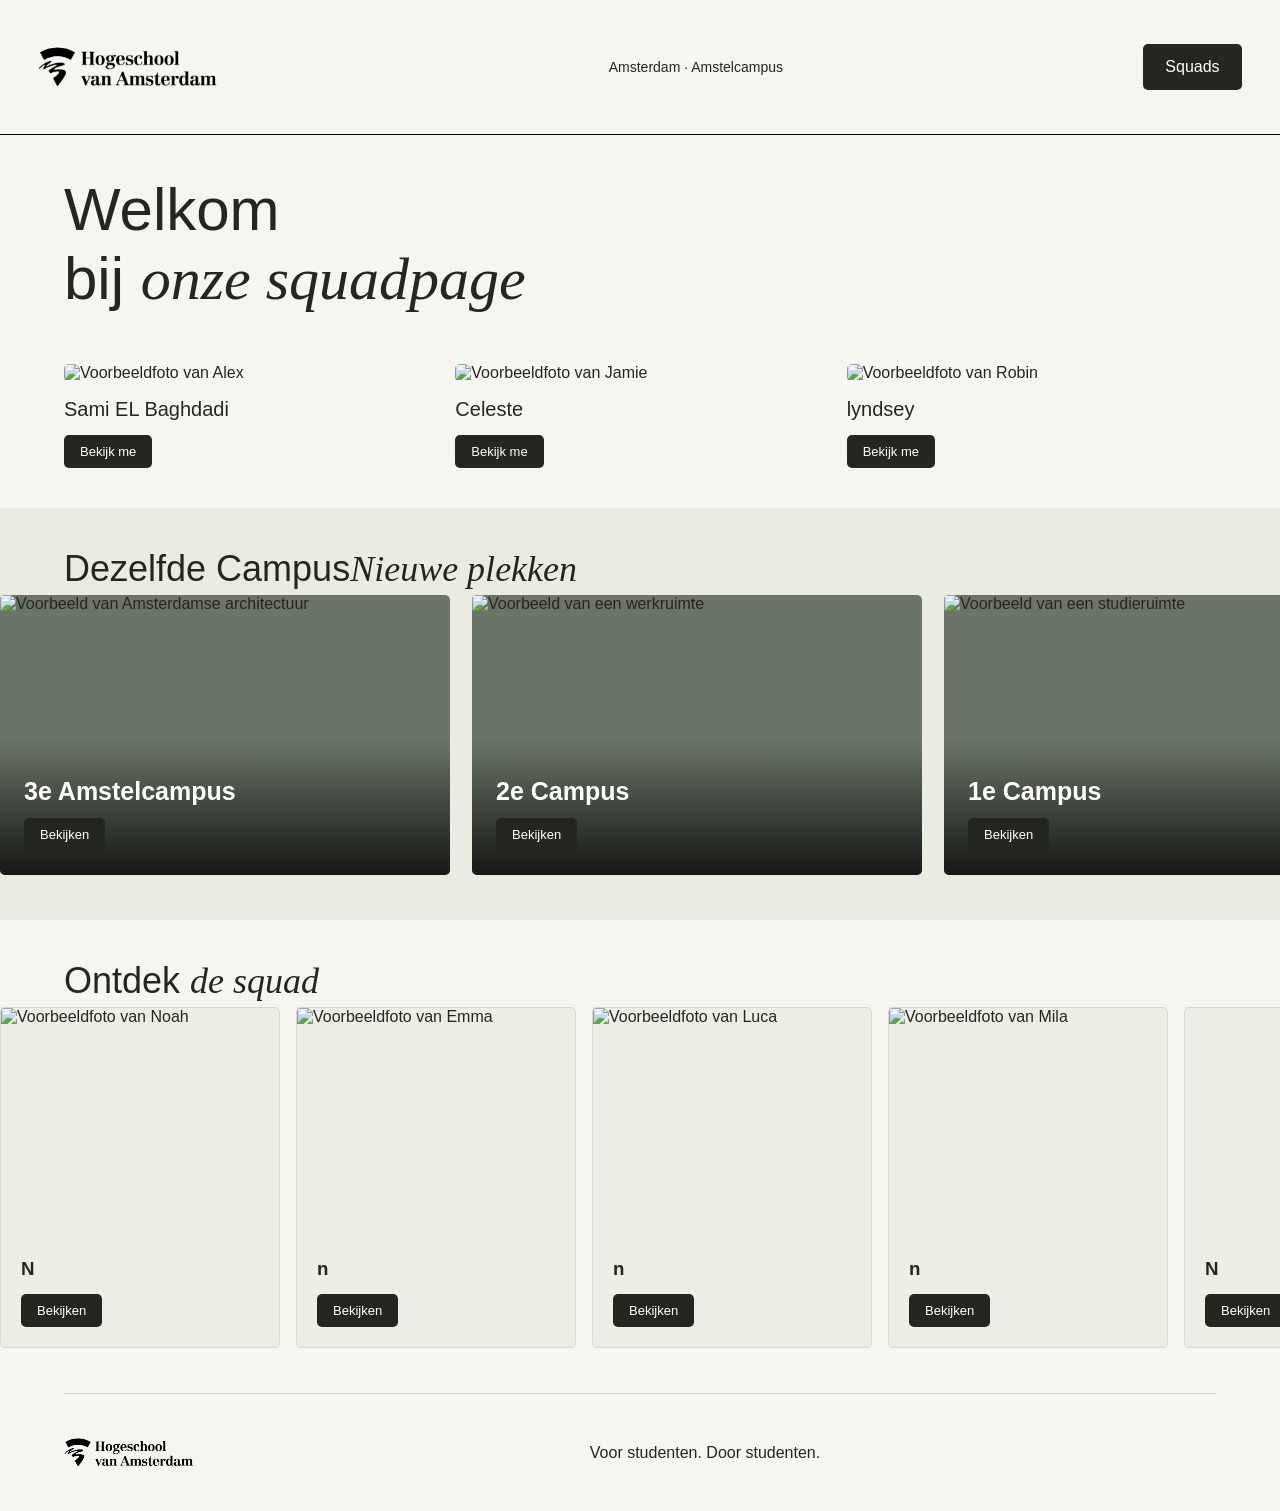
==== Squadpage van Sami/index.html @ 31eaec9c "foto vervangen" ====
﻿<!DOCTYPE html>
<html lang="nl">
<head>
  <meta charset="UTF-8">
  <meta name="viewport" content="width=device-width, initial-scale=1.0">
  <title>Squads</title>
  <link rel="stylesheet" href="styles.css">
</head>
<body>
  <header>
    <nav class="navigatie">
      <a class="logo" href="index.html"><img src="logo/hva-logo.png" alt="Hogeschool van Amsterdam"></a>
      <a href=""></a>
      <a class="locatie" href="#campussen">Amsterdam · Amstelcampus</a>
      <a class="knop" href="#studenten">Squads</a>
    </nav>
  </header>

  <main>
    <!-- Oprichters -->
    <section class="oprichters inhoud">
      <h1 id="titel">Welkom<br>bij <em>onze squadpage</em></h1>
      <div class="oprichters-raster">
        <article class="oprichter">
          <img src="https://plus.unsplash.com/premium_photo-1666695512225-9b6e7e7dfcad?q=80&w=928&auto=format&fit=crop&ixlib=rb-4.1.0&ixid=M3wxMjA3fDB8MHxwaG90by1wYWdlfHx8fGVufDB8fHx8fA%3D%3D" alt="Voorbeeldfoto van Alex">
          <h2>Sami EL Baghdadi</h2>
          <a class="bekijk-knop" href="#">Bekijk me</a> <!-- Vervang # door je eigen link. -->
        </article>
        <article class="oprichter">
          <img src="https://plus.unsplash.com/premium_photo-1736713047468-d5a41cfe2116?q=80&w=1160&auto=format&fit=crop&ixlib=rb-4.1.0&ixid=M3wxMjA3fDB8MHxwaG90by1wYWdlfHx8fGVufDB8fHx8fA%3D%3D" alt="Voorbeeldfoto van Jamie">
          <h2>Celeste</h2>
          <a class="bekijk-knop" href="#">Bekijk me</a> <!-- Vervang # door je eigen link. -->
        </article>
        <article class="oprichter">
          <img src="https://images.unsplash.com/photo-1515536765-9b2a70c4b333?q=80&w=872&auto=format&fit=crop&ixlib=rb-4.1.0&ixid=M3wxMjA3fDB8MHxwaG90by1wYWdlfHx8fGVufDB8fHx8fA%3D%3D" alt="Voorbeeldfoto van Robin">
          <h2>lyndsey</h2>
          <a class="bekijk-knop" href="#">Bekijk me</a> <!-- Vervang # door je eigen link. -->
        </article>
      </div>
    </section>

    <!-- De campussen schuiven door en komen rechts weer terug. -->
    <section class="campussen" id="campussen">
      <h2 class="inhoud" id="campus-titel">Dezelfde Campus<em>Nieuwe plekken</em></h2>
      <div class="schuifvenster">
        <div class="schuifrij">
        <article class="campus-kaart">
          <img loading="lazy" src="https://images.unsplash.com/photo-1558618666-fcd25c85cd64?w=1000&amp;auto=format&amp;fit=crop&amp;q=80" alt="Voorbeeld van Amsterdamse architectuur">
          <div class="campus-tekst">
            <span></span>
            <h3>3e Amstelcampus </h3>
            <a class="bekijk-knop" href="#">Bekijken</a> <!-- Vervang # door de link naar de pagina. -->
          </div>
        </article>
        <article class="campus-kaart">
          <img loading="lazy" src="https://images.unsplash.com/photo-1497366754035-f200968a6e72?w=1000&amp;auto=format&amp;fit=crop&amp;q=80" alt="Voorbeeld van een werkruimte">
          <div class="campus-tekst">
            <span></span>
            <h3>2e Campus </h3>
            <a class="bekijk-knop" href="#">Bekijken</a> <!-- Vervang # door de link naar de pagina. -->
          </div>
        </article>
        <article class="campus-kaart">
          <img loading="lazy" src="https://images.unsplash.com/photo-1497366811353-6870744d04b2?w=1000&amp;auto=format&amp;fit=crop&amp;q=80" alt="Voorbeeld van een studieruimte">
          <div class="campus-tekst">
            <span></span>
            <h3>1e Campus </h3>
            <a class="bekijk-knop" href="#">Bekijken</a> <!-- Vervang # door de link naar de pagina. -->
          </div>
        </article>
        </div>
      </div>
    </section>

    <section class="studenten" id="studenten">
      <h2 class="inhoud" id="studenten-titel">Ontdek <em>de squad</em></h2>
      <div class="schuifvenster" tabindex="0">
        <div class="schuifrij">
        <article class="student-kaart">
          <img loading="lazy" src="https://images.unsplash.com/photo-1506794778202-cad84cf45f1d?w=500&amp;auto=format&amp;fit=crop&amp;q=80" alt="Voorbeeldfoto van Noah">
          <div>
            <h3>N</h3>
            <a class="bekijk-knop" href="#">Bekijken</a> <!-- Vervang # door de link naar de pagina. -->
          </div>
        </article>
        <article class="student-kaart">
          <img loading="lazy" src="https://images.unsplash.com/photo-1544005313-94ddf0286df2?w=500&amp;auto=format&amp;fit=crop&amp;q=80" alt="Voorbeeldfoto van Emma">
          <div>
            <h3>n</h3>
            <a class="bekijk-knop" href="#">Bekijken</a> <!-- Vervang # door de link naar de pagina. -->
          </div>
        </article>
        <article class="student-kaart">
          <img loading="lazy" src="https://images.unsplash.com/photo-1506794778202-cad84cf45f1d?w=500&amp;auto=format&amp;fit=crop&amp;q=80" alt="Voorbeeldfoto van Luca">
          <div>
            <h3>n</h3>
            <a class="bekijk-knop" href="#">Bekijken</a> <!-- Vervang # door de link naar de pagina. -->
          </div>
        </article>
        <article class="student-kaart">
          <img loading="lazy" src="https://images.unsplash.com/photo-1524504388940-b1c1722653e1?w=500&amp;auto=format&amp;fit=crop&amp;q=80" alt="Voorbeeldfoto van Mila">
          <div>
            <h3>n</h3>
            <a class="bekijk-knop" href="#">Bekijken</a> <!-- Vervang # door de link naar de pagina. -->
          </div>
        </article>
        </div>
      </div>
    </section>
  </main>

  <footer class="inhoud">
    <img src="logo/hva-logo.png" alt="">
    <p>Voor studenten. Door studenten.</p>
  </footer>
  <script src="slider.js"></script>
</body>
</html>
---- Squadpage van Sami/styles.css ----
﻿/* Basis */
* { box-sizing: border-box;  }
body {
  margin: 0; 
  background: #f7f5ef; 
  color: #242720; 
  font-family: Arial, sans-serif; 
}
a { color: inherit;  text-decoration: none;  }
a:hover { text-decoration: underline;  }
a:focus-visible, .schuifvenster:focus-visible { outline: 3px solid #8657cd;  outline-offset: 4px;  }
h1, h2, h3, p { margin-top: 0;  }
h1 { font-size: 60px;  font-weight: 500;  }
h2 { font-size: 36px;  font-weight: 500;  }
em { font-family: Georgia, serif;  }
.inhoud { width: 90%;  max-width: 1280px;  margin: 0 auto;  }

/* Grid zet logo, Home, locatie en Squads in vier kolommen. */
header { border-bottom: 1.5px solid #000000;  }
.navigatie {
  display: grid; grid-template-columns: auto auto 1fr auto; 
  align-items: center; 
  gap: 30px; 
  width: 94%; 
  margin: auto; 
  padding: 22px 0; 
}
.logo img { display: block;  width: 180px;  height: auto;  }
.locatie { justify-self: center; font-size: 14px; }
.knop {
  background: #242720; 
  color: white; 
  padding: 14px 22px; 
  border-radius: 5px; 
}

/* Drie gelijke kolommen, op mobiel een kolom. */
.oprichters { padding: 40px 0;  }
.oprichters-raster { display: grid;  grid-template-columns: 1fr 1fr 1fr;  gap: 22px;  }
/* Elke oprichter heeft een eigen kolom. */
.oprichter:nth-child(1) { grid-column-start: 1; grid-column-end: 2; grid-row-start: 1; }
.oprichter:nth-child(2) { grid-column-start: 2; grid-column-end: 3; grid-row-start: 1; }
.oprichter:nth-child(3) { grid-column-start: 3; grid-column-end: 4; grid-row-start: 1; }
.oprichter img {
  width: 100%; 
  height: 320px; 
  object-fit: cover; 
  border-radius: 5px; 
}
.oprichter h2 { font-size: 20px;  margin: 16px 0 14px;  }

/* Sliders */
.campussen, .studenten { padding: 40px 0;  }
.campussen { background: #eaece2;  }
.schuifvenster { overflow-x: auto;  padding: 5px 0;  }
.schuifrij { display: flex;  gap: 22px;  width: max-content;  }
.schuifrij article { flex-shrink: 0;  overflow: hidden;  border-radius: 5px;  }

.campus-kaart {
  position: relative; 
  width: 450px; 
  height: 280px; 
  background: #6b7567; 
}
.campus-kaart img { width: 100%;  height: 100%;  object-fit: cover;  }
.campus-tekst {
  position: absolute; 
  bottom: 0; 
  left: 0; 
  right: 0; 
  padding: 30px 24px 24px; 
  background: linear-gradient(transparent, rgba(0, 0, 0, 0.8)); 
  color: white; 
}
.campus-tekst span { font-size: 11px;  }
.campus-tekst h3 { font-size: 25px;  margin: 8px 0 0;  }
.studenten .schuifrij { gap: 16px;  }

/* slider.js berekent hoe ver en hoe snel de kaarten schuiven. */
.schuifrij.doorlopend { animation: doorlopen var(--duur) linear infinite;  }

@keyframes doorlopen {
  to { transform: translateX(var(--afstand));  }
}
.student-kaart { width: 280px;  background: #eeeee6;  border: 1px solid #d9d9cf;  }
.student-kaart img {
  display: block; 
  width: 100%; 
  height: 230px; 
  object-fit: cover; 
}
.student-kaart > div { padding: 20px;  }
.student-kaart h3 { margin-bottom: 14px;  }
/* Bekijk-knoppen */
.bekijk-knop {
  display: inline-block; 
  text-decoration: none; 
  padding: 9px 16px; 
  border: 0; 
  border-radius: 5px; 
  background: #242720; 
  color: white; 
  font: inherit; 
  font-size: 13px; 
  cursor: pointer; 
}
.bekijk-knop:hover { background: #44483c;  }
.bekijk-knop:focus-visible { outline: 3px solid #8657cd;  outline-offset: 4px;  }
footer img { width: 130px; height: auto; display: block; }
/* Drie kolommen: logo, tekst en de link naar boven. */
footer {
  display: grid;
  grid-template-columns: auto 1fr auto;
  align-items: center;
  gap: 20px;
  padding: 26px 0;
  border-top: 1px solid #d9d9cf;
}
footer p { margin: 0; text-align: center; }

/* Start en end zijn de rasterlijnen waartussen een onderdeel staat. */
.navigatie > a { grid-row-start: 1; }
.navigatie .logo { grid-column-start: 1; grid-column-end: 2; }
.navigatie > a:nth-child(2) { grid-column-start: 2; grid-column-end: 3; }
.navigatie .locatie { grid-column-start: 3; grid-column-end: 4; }
.navigatie .knop { grid-column-start: 4; grid-column-end: 5; }

footer > img { grid-column-start: 1; grid-column-end: 2; grid-row-start: 1; }
footer > p { grid-column-start: 2; grid-column-end: 3; grid-row-start: 1; }
footer > a { grid-column-start: 3; grid-column-end: 4; grid-row-start: 1; }
/* Aanpassingen voor kleine schermen */
@media (max-width: 600px) {
  .logo img { width: 130px;  }
  h1 { font-size: 36px;  }
  h2 { font-size: 26px;  }
  .navigatie { grid-template-columns: auto 1fr auto; gap: 20px; }
  .navigatie .locatie { grid-column-start: 1; grid-column-end: 4; grid-row-start: 2; text-align: center; }
  .navigatie .knop { grid-column-start: 3; grid-column-end: 4; justify-self: end; }
  .oprichters-raster { grid-template-columns: 1fr; }
  .oprichter:nth-child(1) { grid-column-start: 1; grid-column-end: 2; grid-row-start: 1; }
  .oprichter:nth-child(2) { grid-column-start: 1; grid-column-end: 2; grid-row-start: 2; }
  .oprichter:nth-child(3) { grid-column-start: 1; grid-column-end: 2; grid-row-start: 3; }
  .oprichter img { height: 350px;  }
  .campus-kaart { width: 280px;  height: 250px;  }
  .student-kaart { width: 240px;  }
  footer { grid-template-columns: 1fr; justify-items: center; }
  footer > img { grid-column-start: 1; grid-column-end: 2; grid-row-start: 1; }
  footer > p { grid-column-start: 1; grid-column-end: 2; grid-row-start: 2; }
  footer > a { grid-column-start: 1; grid-column-end: 2; grid-row-start: 3; }
}

/* Geen animatie als de bezoeker minder beweging heeft ingesteld. */
@media (prefers-reduced-motion: reduce) {
  .schuifrij,
.schuifrij.doorlopend { animation: none;  }
}
.campus-tekst .bekijk-knop { margin-top: 12px;  }
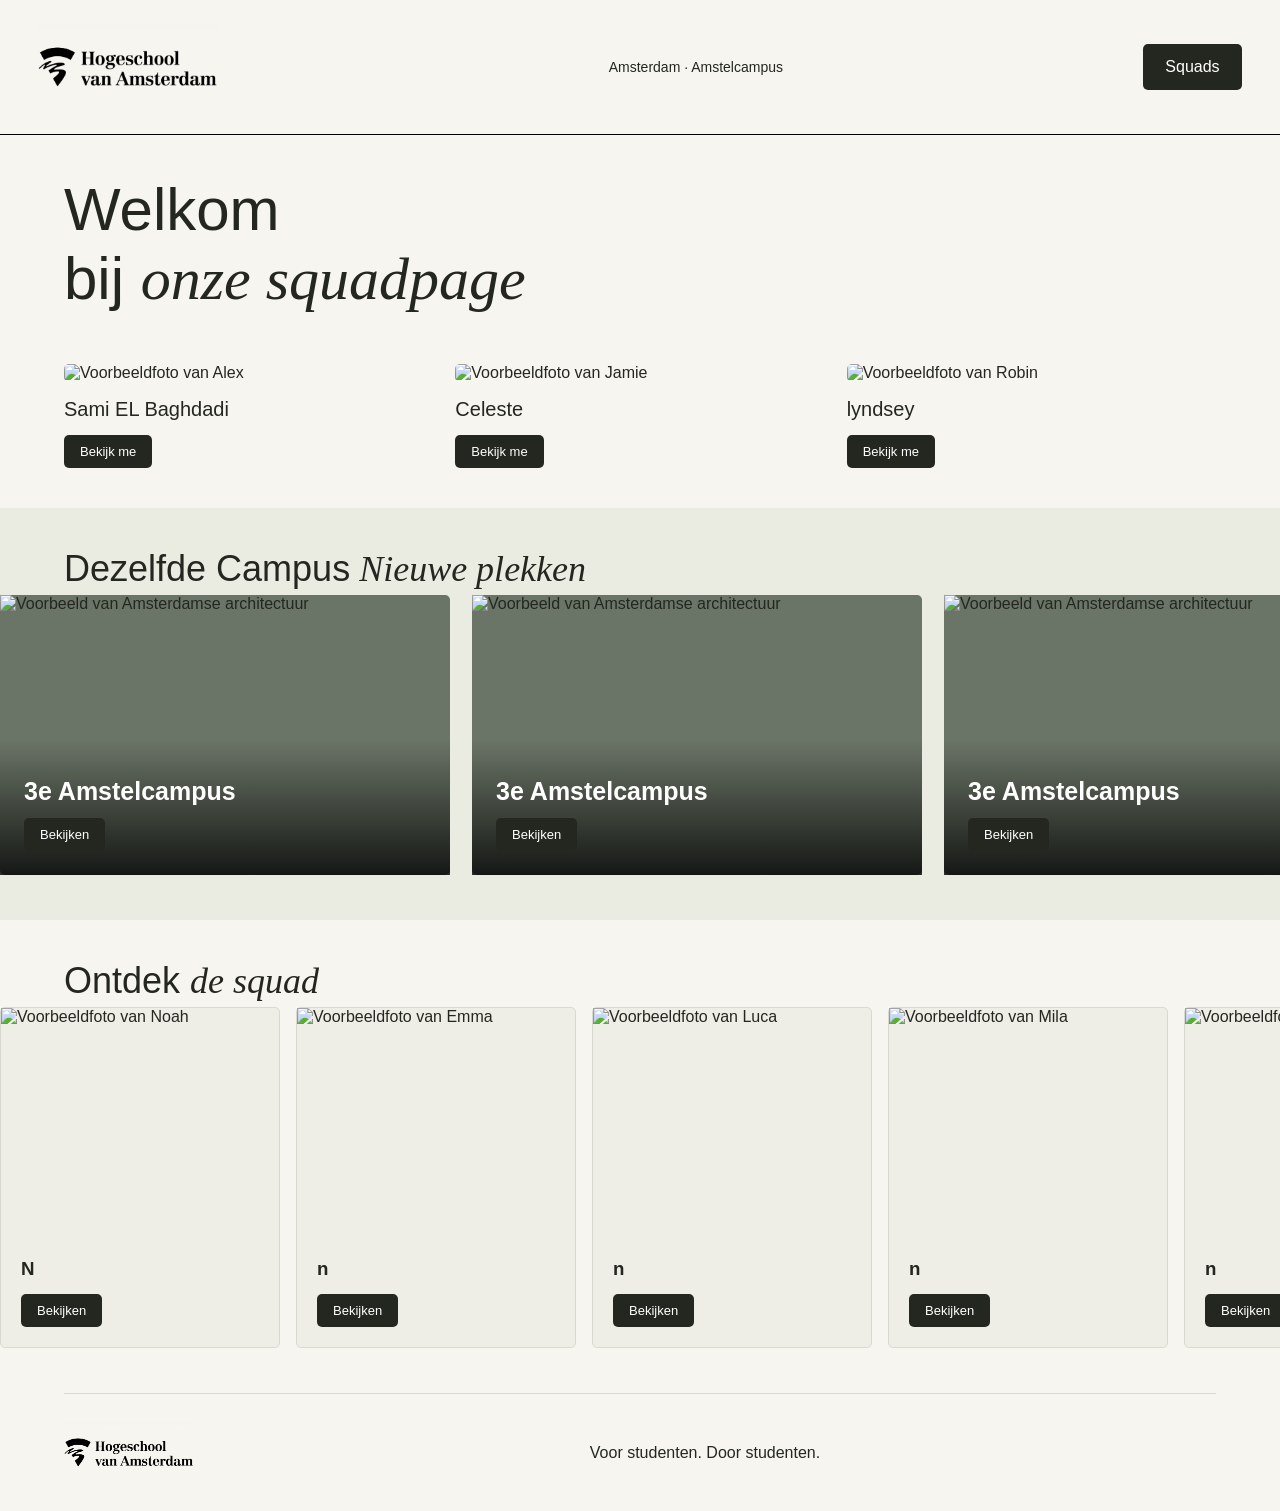
==== commit 9882044d: "heb de slider fucntie weggehaald en heb de link naar de squad page erin gezet" ====
--- a/Squadpage van Sami/index.html
+++ b/Squadpage van Sami/index.html
@@ -12,7 +12,7 @@
       <a class="logo" href="index.html"><img src="logo/hva-logo.png" alt="Hogeschool van Amsterdam"></a>
       <a href=""></a>
       <a class="locatie" href="#campussen">Amsterdam · Amstelcampus</a>
-      <a class="knop" href="#studenten">Squads</a>
+      <a class="knop" href="/celeste.html">Squads</a>
     </nav>
   </header>
 
@@ -41,9 +41,25 @@
 
     <!-- De campussen schuiven door en komen rechts weer terug. -->
     <section class="campussen" id="campussen">
-      <h2 class="inhoud" id="campus-titel">Dezelfde Campus<em>Nieuwe plekken</em></h2>
+      <h2 class="inhoud" id="campus-titel">Dezelfde Campus<em> Nieuwe plekken</em></h2>
       <div class="schuifvenster">
         <div class="schuifrij">
+        <article class="campus-kaart">
+          <img loading="lazy" src="https://images.unsplash.com/photo-1558618666-fcd25c85cd64?w=1000&amp;auto=format&amp;fit=crop&amp;q=80" alt="Voorbeeld van Amsterdamse architectuur">
+          <div class="campus-tekst">
+            <span></span>
+            <h3>3e Amstelcampus </h3>
+            <a class="bekijk-knop" href="#">Bekijken</a> <!-- Vervang # door de link naar de pagina. -->
+          </div>
+        </article>
+      <article class="campus-kaart">
+          <img loading="lazy" src="https://images.unsplash.com/photo-1558618666-fcd25c85cd64?w=1000&amp;auto=format&amp;fit=crop&amp;q=80" alt="Voorbeeld van Amsterdamse architectuur">
+          <div class="campus-tekst">
+            <span></span>
+            <h3>3e Amstelcampus </h3>
+            <a class="bekijk-knop" href="#">Bekijken</a> <!-- Vervang # door de link naar de pagina. -->
+          </div>
+        </article>
         <article class="campus-kaart">
           <img loading="lazy" src="https://images.unsplash.com/photo-1558618666-fcd25c85cd64?w=1000&amp;auto=format&amp;fit=crop&amp;q=80" alt="Voorbeeld van Amsterdamse architectuur">
           <div class="campus-tekst">
@@ -104,6 +120,25 @@
             <a class="bekijk-knop" href="#">Bekijken</a> <!-- Vervang # door de link naar de pagina. -->
           </div>
         </article>
+          <article class="student-kaart">
+            <img loading="lazy"
+              src="https://images.unsplash.com/photo-1524504388940-b1c1722653e1?w=500&amp;auto=format&amp;fit=crop&amp;q=80"
+              alt="Voorbeeldfoto van Mila">
+            <div>
+              <h3>n</h3>
+              <a class="bekijk-knop" href="#">Bekijken</a> <!-- Vervang # door de link naar de pagina. -->
+            </div>
+          </article>
+            <article class="student-kaart">
+              <img loading="lazy"
+                src="https://images.unsplash.com/photo-1524504388940-b1c1722653e1?w=500&amp;auto=format&amp;fit=crop&amp;q=80"
+                alt="Voorbeeldfoto van Mila">
+              <div>
+                <h3>n</h3>
+                <a class="bekijk-knop" href="#">Bekijken</a> <!-- Vervang # door de link naar de pagina. -->
+              </div>
+            </article>
+            
         </div>
       </div>
     </section>
@@ -113,7 +148,7 @@
     <img src="logo/hva-logo.png" alt="">
     <p>Voor studenten. Door studenten.</p>
   </footer>
-  <script src="slider.js"></script>
+  <!-- script src="slider.js"></script> -->
 </body>
 </html>
 
--- a/Squadpage van Sami/styles.css
+++ b/Squadpage van Sami/styles.css
@@ -6,6 +6,8 @@
   color: #242720; 
   font-family: Arial, sans-serif; 
 }
+
+
 a { color: inherit;  text-decoration: none;  }
 a:hover { text-decoration: underline;  }
 a:focus-visible, .schuifvenster:focus-visible { outline: 3px solid #8657cd;  outline-offset: 4px;  }
@@ -54,7 +56,7 @@
 .campussen { background: #eaece2;  }
 .schuifvenster { overflow-x: auto;  padding: 5px 0;  }
 .schuifrij { display: flex;  gap: 22px;  width: max-content;  }
-.schuifrij article { flex-shrink: 0;  overflow: hidden;  border-radius: 5px;  }
+.schuifrij article { flex-shrink: 0;  border-radius: 5px;  }
 
 .campus-kaart {
   position: relative; 
@@ -74,16 +76,15 @@
 }
 .campus-tekst span { font-size: 11px;  }
 .campus-tekst h3 { font-size: 25px;  margin: 8px 0 0;  }
-.studenten .schuifrij { gap: 16px;  }
+.studenten .schuifrij { gap: 16px; width: 100dvw; }
 
-/* slider.js berekent hoe ver en hoe snel de kaarten schuiven. */
-.schuifrij.doorlopend { animation: doorlopen var(--duur) linear infinite;  }
 
 @keyframes doorlopen {
   to { transform: translateX(var(--afstand));  }
 }
 .student-kaart { width: 280px;  background: #eeeee6;  border: 1px solid #d9d9cf;  }
 .student-kaart img {
+
   display: block; 
   width: 100%; 
   height: 230px; 
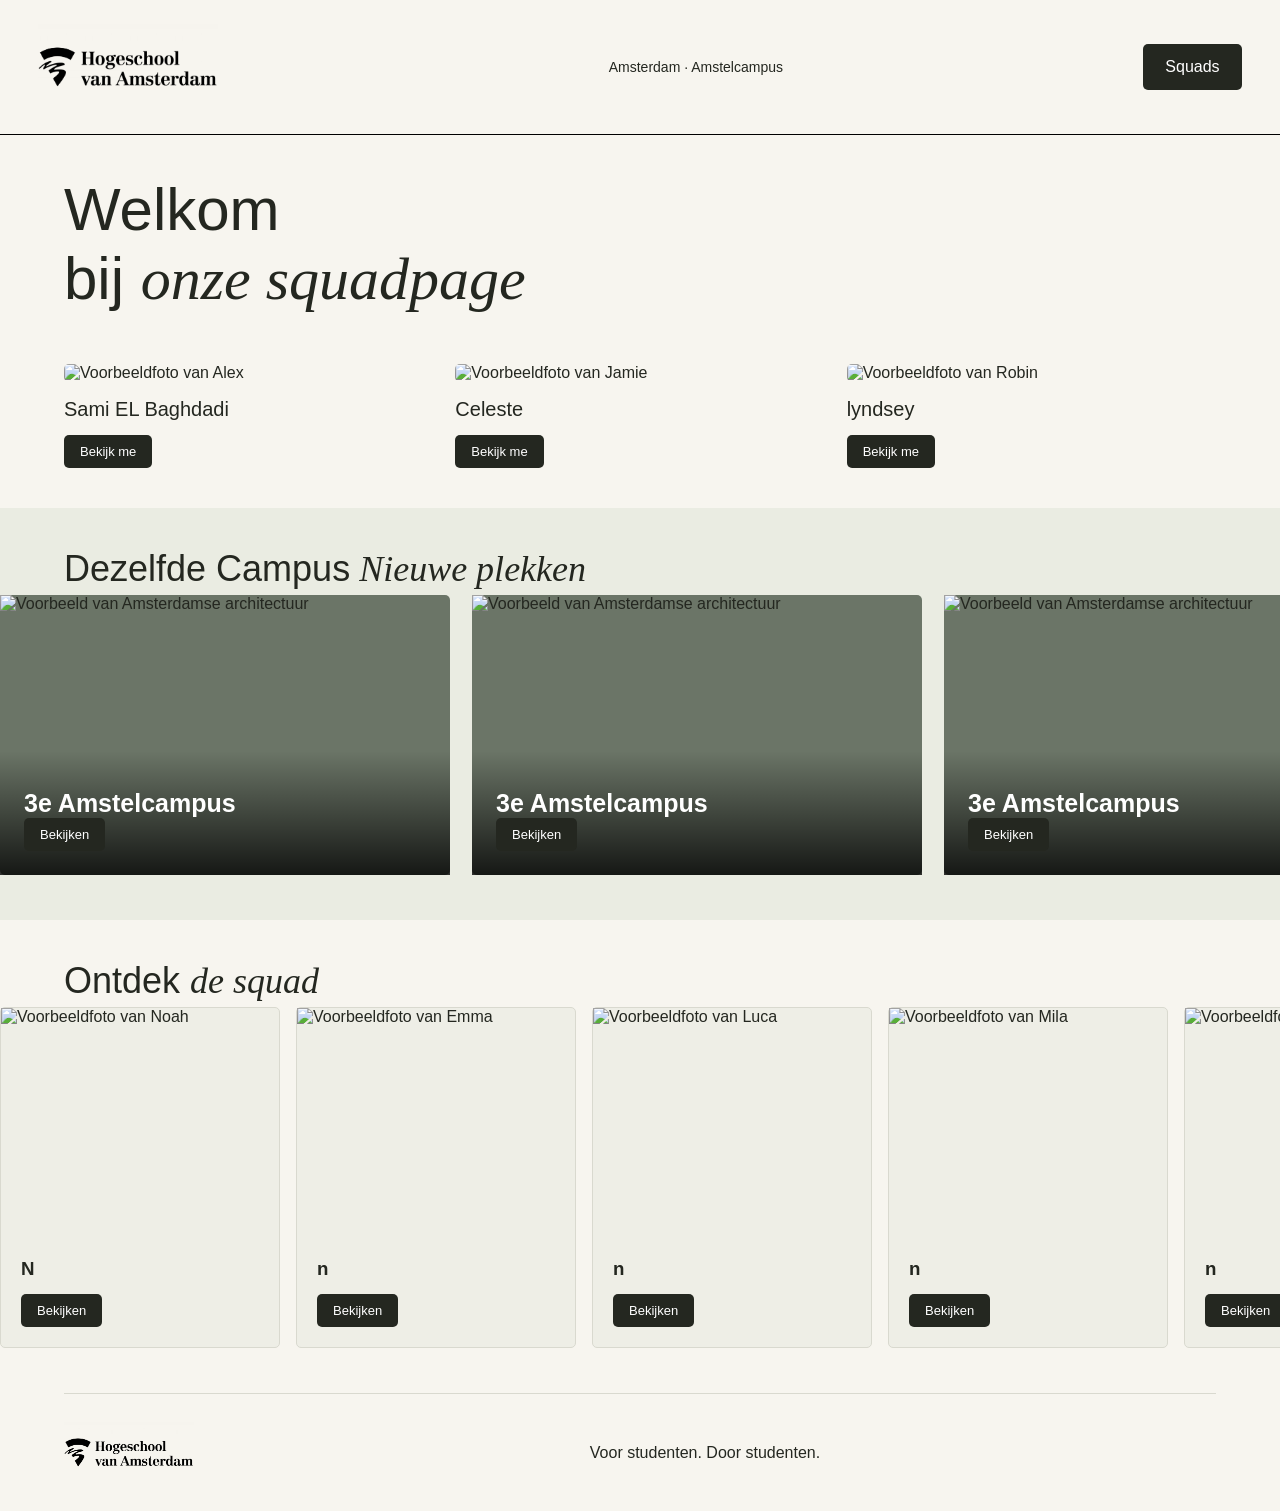
==== commit a490cb97: "heb de css opgeschoond door code eruit te halen die te makken had met oude javascript slider" ====
--- a/Squadpage van Sami/index.html
+++ b/Squadpage van Sami/index.html
@@ -24,22 +24,22 @@
         <article class="oprichter">
           <img src="https://plus.unsplash.com/premium_photo-1666695512225-9b6e7e7dfcad?q=80&w=928&auto=format&fit=crop&ixlib=rb-4.1.0&ixid=M3wxMjA3fDB8MHxwaG90by1wYWdlfHx8fGVufDB8fHx8fA%3D%3D" alt="Voorbeeldfoto van Alex">
           <h2>Sami EL Baghdadi</h2>
-          <a class="bekijk-knop" href="#">Bekijk me</a> <!-- Vervang # door je eigen link. -->
+          <a class="bekijk-knop" href="#">Bekijk me</a> 
         </article>
         <article class="oprichter">
           <img src="https://plus.unsplash.com/premium_photo-1736713047468-d5a41cfe2116?q=80&w=1160&auto=format&fit=crop&ixlib=rb-4.1.0&ixid=M3wxMjA3fDB8MHxwaG90by1wYWdlfHx8fGVufDB8fHx8fA%3D%3D" alt="Voorbeeldfoto van Jamie">
           <h2>Celeste</h2>
-          <a class="bekijk-knop" href="#">Bekijk me</a> <!-- Vervang # door je eigen link. -->
+          <a class="bekijk-knop" href="#">Bekijk me</a> 
         </article>
         <article class="oprichter">
           <img src="https://images.unsplash.com/photo-1515536765-9b2a70c4b333?q=80&w=872&auto=format&fit=crop&ixlib=rb-4.1.0&ixid=M3wxMjA3fDB8MHxwaG90by1wYWdlfHx8fGVufDB8fHx8fA%3D%3D" alt="Voorbeeldfoto van Robin">
           <h2>lyndsey</h2>
-          <a class="bekijk-knop" href="#">Bekijk me</a> <!-- Vervang # door je eigen link. -->
+          <a class="bekijk-knop" href="#">Bekijk me</a> 
         </article>
       </div>
     </section>
 
-    <!-- De campussen schuiven door en komen rechts weer terug. -->
+    <!-- De campussen kan je sleepen naar rechts. -->
     <section class="campussen" id="campussen">
       <h2 class="inhoud" id="campus-titel">Dezelfde Campus<em> Nieuwe plekken</em></h2>
       <div class="schuifvenster">
@@ -49,7 +49,7 @@
           <div class="campus-tekst">
             <span></span>
             <h3>3e Amstelcampus </h3>
-            <a class="bekijk-knop" href="#">Bekijken</a> <!-- Vervang # door de link naar de pagina. -->
+            <a class="bekijk-knop" href="#">Bekijken</a> 
           </div>
         </article>
       <article class="campus-kaart">
@@ -57,7 +57,7 @@
           <div class="campus-tekst">
             <span></span>
             <h3>3e Amstelcampus </h3>
-            <a class="bekijk-knop" href="#">Bekijken</a> <!-- Vervang # door de link naar de pagina. -->
+            <a class="bekijk-knop" href="#">Bekijken</a> 
           </div>
         </article>
         <article class="campus-kaart">
@@ -65,7 +65,7 @@
           <div class="campus-tekst">
             <span></span>
             <h3>3e Amstelcampus </h3>
-            <a class="bekijk-knop" href="#">Bekijken</a> <!-- Vervang # door de link naar de pagina. -->
+            <a class="bekijk-knop" href="#">Bekijken</a> 
           </div>
         </article>
         <article class="campus-kaart">
@@ -73,7 +73,7 @@
           <div class="campus-tekst">
             <span></span>
             <h3>2e Campus </h3>
-            <a class="bekijk-knop" href="#">Bekijken</a> <!-- Vervang # door de link naar de pagina. -->
+            <a class="bekijk-knop" href="#">Bekijken</a> 
           </div>
         </article>
         <article class="campus-kaart">
@@ -81,12 +81,13 @@
           <div class="campus-tekst">
             <span></span>
             <h3>1e Campus </h3>
-            <a class="bekijk-knop" href="#">Bekijken</a> <!-- Vervang # door de link naar de pagina. -->
+            <a class="bekijk-knop" href="#">Bekijken</a> 
           </div>
         </article>
         </div>
       </div>
     </section>
+    <!-- De squads kan je sleepen naar rechts. -->
 
     <section class="studenten" id="studenten">
       <h2 class="inhoud" id="studenten-titel">Ontdek <em>de squad</em></h2>
@@ -96,28 +97,28 @@
           <img loading="lazy" src="https://images.unsplash.com/photo-1506794778202-cad84cf45f1d?w=500&amp;auto=format&amp;fit=crop&amp;q=80" alt="Voorbeeldfoto van Noah">
           <div>
             <h3>N</h3>
-            <a class="bekijk-knop" href="#">Bekijken</a> <!-- Vervang # door de link naar de pagina. -->
+            <a class="bekijk-knop" href="#">Bekijken</a> 
           </div>
         </article>
         <article class="student-kaart">
           <img loading="lazy" src="https://images.unsplash.com/photo-1544005313-94ddf0286df2?w=500&amp;auto=format&amp;fit=crop&amp;q=80" alt="Voorbeeldfoto van Emma">
           <div>
             <h3>n</h3>
-            <a class="bekijk-knop" href="#">Bekijken</a> <!-- Vervang # door de link naar de pagina. -->
+            <a class="bekijk-knop" href="#">Bekijken</a> 
           </div>
         </article>
         <article class="student-kaart">
           <img loading="lazy" src="https://images.unsplash.com/photo-1506794778202-cad84cf45f1d?w=500&amp;auto=format&amp;fit=crop&amp;q=80" alt="Voorbeeldfoto van Luca">
           <div>
             <h3>n</h3>
-            <a class="bekijk-knop" href="#">Bekijken</a> <!-- Vervang # door de link naar de pagina. -->
+            <a class="bekijk-knop" href="#">Bekijken</a>
           </div>
         </article>
         <article class="student-kaart">
           <img loading="lazy" src="https://images.unsplash.com/photo-1524504388940-b1c1722653e1?w=500&amp;auto=format&amp;fit=crop&amp;q=80" alt="Voorbeeldfoto van Mila">
           <div>
             <h3>n</h3>
-            <a class="bekijk-knop" href="#">Bekijken</a> <!-- Vervang # door de link naar de pagina. -->
+            <a class="bekijk-knop" href="#">Bekijken</a> 
           </div>
         </article>
           <article class="student-kaart">
@@ -126,7 +127,7 @@
               alt="Voorbeeldfoto van Mila">
             <div>
               <h3>n</h3>
-              <a class="bekijk-knop" href="#">Bekijken</a> <!-- Vervang # door de link naar de pagina. -->
+              <a class="bekijk-knop" href="#">Bekijken</a> 
             </div>
           </article>
             <article class="student-kaart">
@@ -135,7 +136,7 @@
                 alt="Voorbeeldfoto van Mila">
               <div>
                 <h3>n</h3>
-                <a class="bekijk-knop" href="#">Bekijken</a> <!-- Vervang # door de link naar de pagina. -->
+                <a class="bekijk-knop" href="#">Bekijken</a> 
               </div>
             </article>
             
@@ -148,7 +149,6 @@
     <img src="logo/hva-logo.png" alt="">
     <p>Voor studenten. Door studenten.</p>
   </footer>
-  <!-- script src="slider.js"></script> -->
 </body>
 </html>
 
--- a/Squadpage van Sami/styles.css
+++ b/Squadpage van Sami/styles.css
@@ -1,5 +1,4 @@
-﻿/* Basis */
-* { box-sizing: border-box;  }
+﻿* { box-sizing: border-box;  }
 body {
   margin: 0; 
   background: #f7f5ef; 
@@ -17,7 +16,7 @@
 em { font-family: Georgia, serif;  }
 .inhoud { width: 90%;  max-width: 1280px;  margin: 0 auto;  }
 
-/* Grid zet logo, Home, locatie en Squads in vier kolommen. */
+/* dit is de Grid die de logo, Home, locatie en Squads in vier kolommen. */
 header { border-bottom: 1.5px solid #000000;  }
 .navigatie {
   display: grid; grid-template-columns: auto auto 1fr auto; 
@@ -36,7 +35,7 @@
   border-radius: 5px; 
 }
 
-/* Drie gelijke kolommen, op mobiel een kolom. */
+/* op laptop 3 colomns en op telefoon 1 */
 .oprichters { padding: 40px 0;  }
 .oprichters-raster { display: grid;  grid-template-columns: 1fr 1fr 1fr;  gap: 22px;  }
 /* Elke oprichter heeft een eigen kolom. */
@@ -77,11 +76,6 @@
 .campus-tekst span { font-size: 11px;  }
 .campus-tekst h3 { font-size: 25px;  margin: 8px 0 0;  }
 .studenten .schuifrij { gap: 16px; width: 100dvw; }
-
-
-@keyframes doorlopen {
-  to { transform: translateX(var(--afstand));  }
-}
 .student-kaart { width: 280px;  background: #eeeee6;  border: 1px solid #d9d9cf;  }
 .student-kaart img {
 
@@ -92,7 +86,7 @@
 }
 .student-kaart > div { padding: 20px;  }
 .student-kaart h3 { margin-bottom: 14px;  }
-/* Bekijk-knoppen */
+/* de styling van de Bekijk-knoppen */
 .bekijk-knop {
   display: inline-block; 
   text-decoration: none; 
@@ -108,7 +102,7 @@
 .bekijk-knop:hover { background: #44483c;  }
 .bekijk-knop:focus-visible { outline: 3px solid #8657cd;  outline-offset: 4px;  }
 footer img { width: 130px; height: auto; display: block; }
-/* Drie kolommen: logo, tekst en de link naar boven. */
+/* De footer heeft drie kolommen: logo en tekst */
 footer {
   display: grid;
   grid-template-columns: auto 1fr auto;
@@ -119,7 +113,6 @@
 }
 footer p { margin: 0; text-align: center; }
 
-/* Start en end zijn de rasterlijnen waartussen een onderdeel staat. */
 .navigatie > a { grid-row-start: 1; }
 .navigatie .logo { grid-column-start: 1; grid-column-end: 2; }
 .navigatie > a:nth-child(2) { grid-column-start: 2; grid-column-end: 3; }
@@ -150,14 +143,6 @@
   footer > a { grid-column-start: 1; grid-column-end: 2; grid-row-start: 3; }
 }
 
-/* Geen animatie als de bezoeker minder beweging heeft ingesteld. */
-@media (prefers-reduced-motion: reduce) {
-  .schuifrij,
-.schuifrij.doorlopend { animation: none;  }
-}
-.campus-tekst .bekijk-knop { margin-top: 12px;  }
 
 
 
-
-
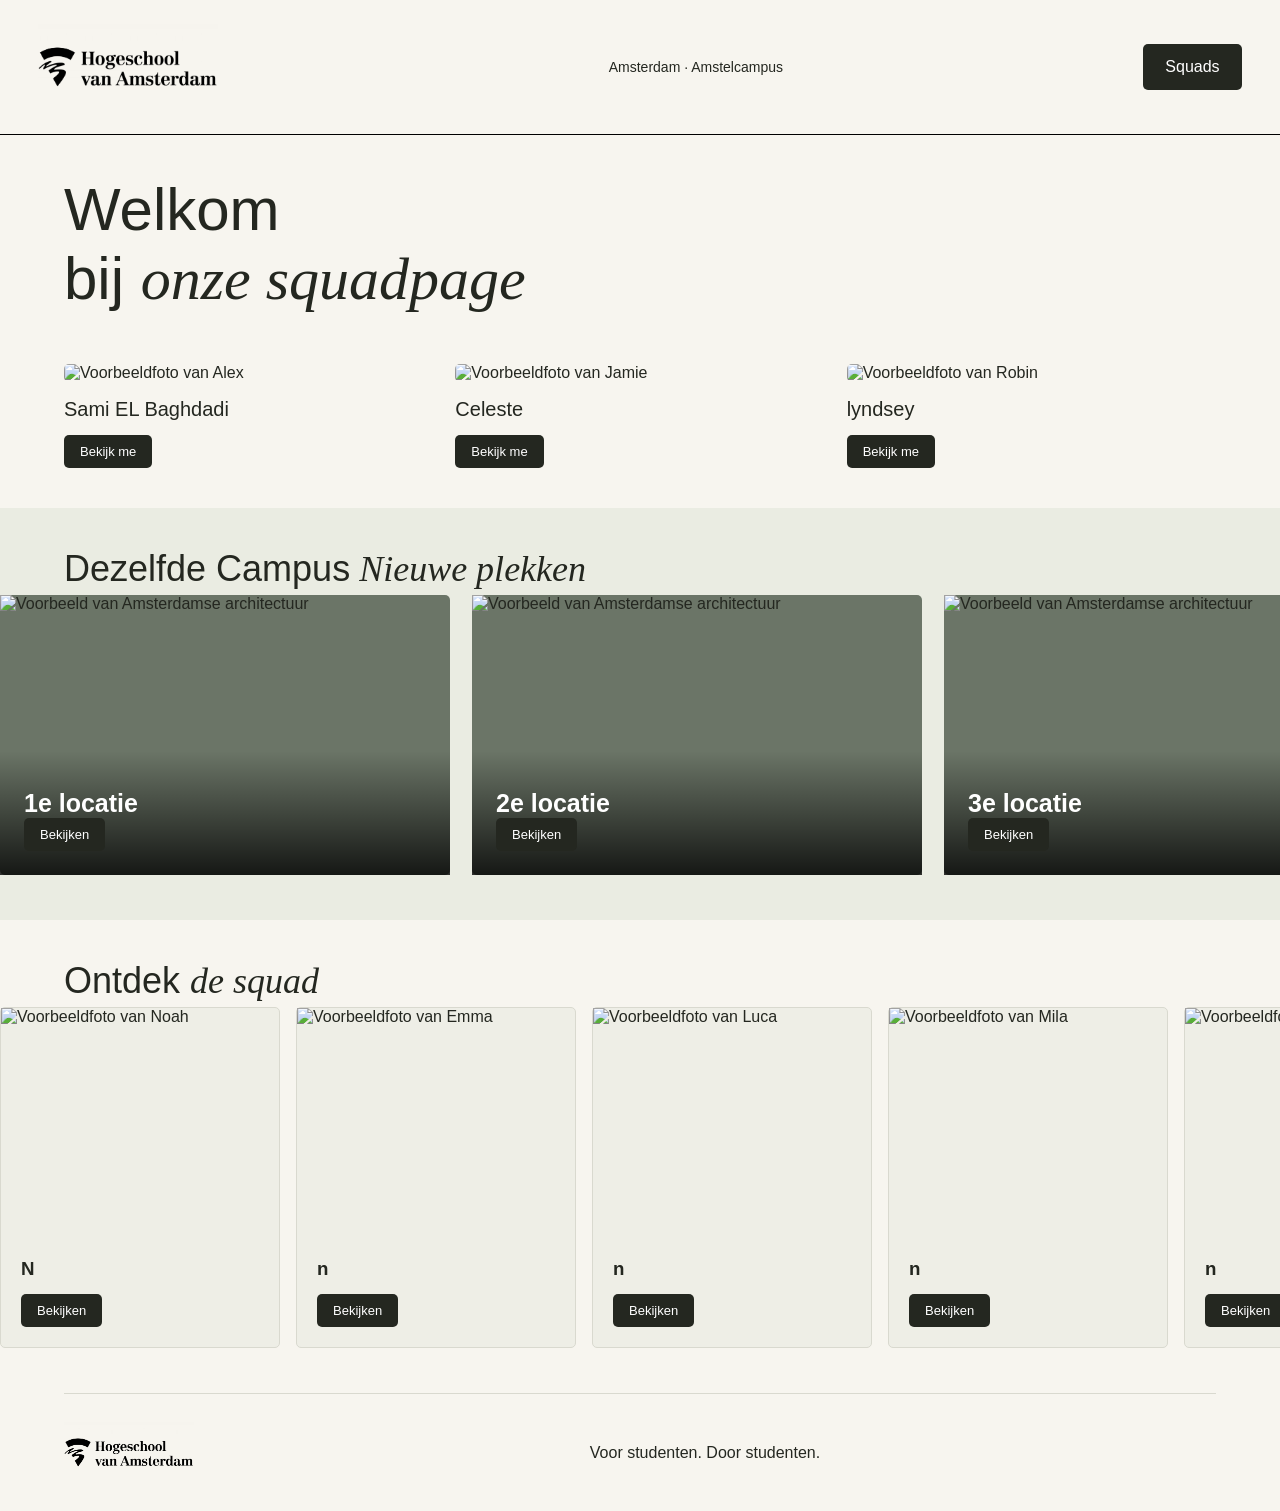
==== commit b6724457: "heb de benamingen verbetert en nieuwe img's" ====
--- a/Squadpage van Sami/index.html
+++ b/Squadpage van Sami/index.html
@@ -45,18 +45,18 @@
       <div class="schuifvenster">
         <div class="schuifrij">
         <article class="campus-kaart">
-          <img loading="lazy" src="https://images.unsplash.com/photo-1558618666-fcd25c85cd64?w=1000&amp;auto=format&amp;fit=crop&amp;q=80" alt="Voorbeeld van Amsterdamse architectuur">
+          <img loading="lazy" src="https://images.unsplash.com/photo-1606857521015-7f9fcf423740?q=80&w=1740&auto=format&fit=crop&ixlib=rb-4.1.0&ixid=M3wxMjA3fDB8MHxwaG90by1wYWdlfHx8fGVufDB8fHx8fA%3D%3D" alt="Voorbeeld van Amsterdamse architectuur">
           <div class="campus-tekst">
             <span></span>
-            <h3>3e Amstelcampus </h3>
+            <h3>1e locatie </h3>
             <a class="bekijk-knop" href="#">Bekijken</a> 
           </div>
         </article>
       <article class="campus-kaart">
-          <img loading="lazy" src="https://images.unsplash.com/photo-1558618666-fcd25c85cd64?w=1000&amp;auto=format&amp;fit=crop&amp;q=80" alt="Voorbeeld van Amsterdamse architectuur">
+          <img loading="lazy" src="https://images.unsplash.com/photo-1531973576160-7125cd663d86?q=80&w=1740&auto=format&fit=crop&ixlib=rb-4.1.0&ixid=M3wxMjA3fDB8MHxwaG90by1wYWdlfHx8fGVufDB8fHx8fA%3D%3D" alt="Voorbeeld van Amsterdamse architectuur">
           <div class="campus-tekst">
             <span></span>
-            <h3>3e Amstelcampus </h3>
+            <h3>2e locatie </h3>
             <a class="bekijk-knop" href="#">Bekijken</a> 
           </div>
         </article>
@@ -64,7 +64,7 @@
           <img loading="lazy" src="https://images.unsplash.com/photo-1558618666-fcd25c85cd64?w=1000&amp;auto=format&amp;fit=crop&amp;q=80" alt="Voorbeeld van Amsterdamse architectuur">
           <div class="campus-tekst">
             <span></span>
-            <h3>3e Amstelcampus </h3>
+            <h3>3e locatie </h3>
             <a class="bekijk-knop" href="#">Bekijken</a> 
           </div>
         </article>
@@ -72,7 +72,7 @@
           <img loading="lazy" src="https://images.unsplash.com/photo-1497366754035-f200968a6e72?w=1000&amp;auto=format&amp;fit=crop&amp;q=80" alt="Voorbeeld van een werkruimte">
           <div class="campus-tekst">
             <span></span>
-            <h3>2e Campus </h3>
+            <h3>4e locatie </h3>
             <a class="bekijk-knop" href="#">Bekijken</a> 
           </div>
         </article>
@@ -80,7 +80,7 @@
           <img loading="lazy" src="https://images.unsplash.com/photo-1497366811353-6870744d04b2?w=1000&amp;auto=format&amp;fit=crop&amp;q=80" alt="Voorbeeld van een studieruimte">
           <div class="campus-tekst">
             <span></span>
-            <h3>1e Campus </h3>
+            <h3>5e locatie </h3>
             <a class="bekijk-knop" href="#">Bekijken</a> 
           </div>
         </article>
--- a/Squadpage van Sami/styles.css
+++ b/Squadpage van Sami/styles.css
@@ -119,9 +119,9 @@
 .navigatie .locatie { grid-column-start: 3; grid-column-end: 4; }
 .navigatie .knop { grid-column-start: 4; grid-column-end: 5; }
 
-footer > img { grid-column-start: 1; grid-column-end: 2; grid-row-start: 1; }
-footer > p { grid-column-start: 2; grid-column-end: 3; grid-row-start: 1; }
-footer > a { grid-column-start: 3; grid-column-end: 4; grid-row-start: 1; }
+footer > img { grid-column-start: 1; grid-column-end: 2;}
+footer > p { grid-column-start: 2; grid-column-end: 3;}
+footer > a { grid-column-start: 3; grid-column-end: 4;}
 /* Aanpassingen voor kleine schermen */
 @media (max-width: 600px) {
   .logo img { width: 130px;  }
@@ -139,8 +139,6 @@
   .student-kaart { width: 240px;  }
   footer { grid-template-columns: 1fr; justify-items: center; }
   footer > img { grid-column-start: 1; grid-column-end: 2; grid-row-start: 1; }
-  footer > p { grid-column-start: 1; grid-column-end: 2; grid-row-start: 2; }
-  footer > a { grid-column-start: 1; grid-column-end: 2; grid-row-start: 3; }
 }
 
 
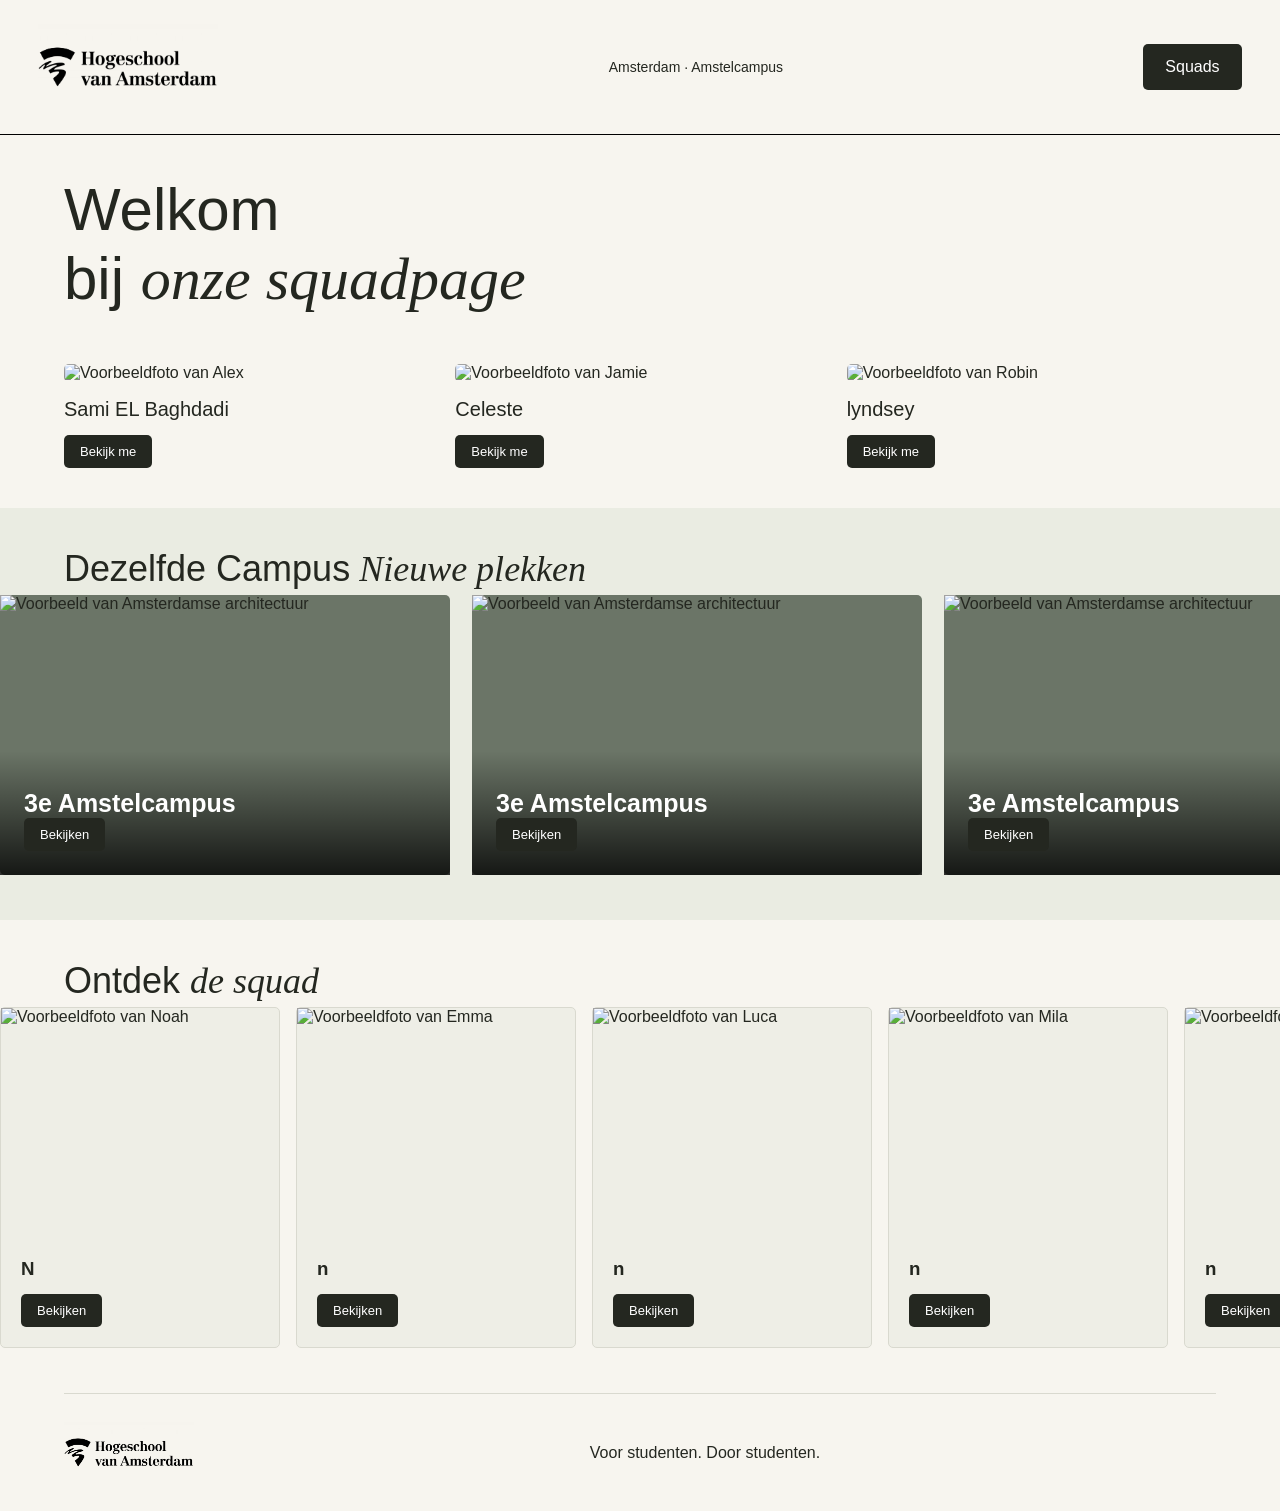
==== commit 395b9be3: "Merge branch 'main' of https://github.com/Samielb/your-tribe-squad-page" ====
--- a/Squadpage van Sami/index.html
+++ b/Squadpage van Sami/index.html
@@ -45,18 +45,18 @@
       <div class="schuifvenster">
         <div class="schuifrij">
         <article class="campus-kaart">
-          <img loading="lazy" src="https://images.unsplash.com/photo-1606857521015-7f9fcf423740?q=80&w=1740&auto=format&fit=crop&ixlib=rb-4.1.0&ixid=M3wxMjA3fDB8MHxwaG90by1wYWdlfHx8fGVufDB8fHx8fA%3D%3D" alt="Voorbeeld van Amsterdamse architectuur">
+          <img loading="lazy" src="https://images.unsplash.com/photo-1558618666-fcd25c85cd64?w=1000&amp;auto=format&amp;fit=crop&amp;q=80" alt="Voorbeeld van Amsterdamse architectuur">
           <div class="campus-tekst">
             <span></span>
-            <h3>1e locatie </h3>
+            <h3>3e Amstelcampus </h3>
             <a class="bekijk-knop" href="#">Bekijken</a> 
           </div>
         </article>
       <article class="campus-kaart">
-          <img loading="lazy" src="https://images.unsplash.com/photo-1531973576160-7125cd663d86?q=80&w=1740&auto=format&fit=crop&ixlib=rb-4.1.0&ixid=M3wxMjA3fDB8MHxwaG90by1wYWdlfHx8fGVufDB8fHx8fA%3D%3D" alt="Voorbeeld van Amsterdamse architectuur">
+          <img loading="lazy" src="https://images.unsplash.com/photo-1558618666-fcd25c85cd64?w=1000&amp;auto=format&amp;fit=crop&amp;q=80" alt="Voorbeeld van Amsterdamse architectuur">
           <div class="campus-tekst">
             <span></span>
-            <h3>2e locatie </h3>
+            <h3>3e Amstelcampus </h3>
             <a class="bekijk-knop" href="#">Bekijken</a> 
           </div>
         </article>
@@ -64,7 +64,7 @@
           <img loading="lazy" src="https://images.unsplash.com/photo-1558618666-fcd25c85cd64?w=1000&amp;auto=format&amp;fit=crop&amp;q=80" alt="Voorbeeld van Amsterdamse architectuur">
           <div class="campus-tekst">
             <span></span>
-            <h3>3e locatie </h3>
+            <h3>3e Amstelcampus </h3>
             <a class="bekijk-knop" href="#">Bekijken</a> 
           </div>
         </article>
@@ -72,7 +72,7 @@
           <img loading="lazy" src="https://images.unsplash.com/photo-1497366754035-f200968a6e72?w=1000&amp;auto=format&amp;fit=crop&amp;q=80" alt="Voorbeeld van een werkruimte">
           <div class="campus-tekst">
             <span></span>
-            <h3>4e locatie </h3>
+            <h3>2e Campus </h3>
             <a class="bekijk-knop" href="#">Bekijken</a> 
           </div>
         </article>
@@ -80,7 +80,7 @@
           <img loading="lazy" src="https://images.unsplash.com/photo-1497366811353-6870744d04b2?w=1000&amp;auto=format&amp;fit=crop&amp;q=80" alt="Voorbeeld van een studieruimte">
           <div class="campus-tekst">
             <span></span>
-            <h3>5e locatie </h3>
+            <h3>1e Campus </h3>
             <a class="bekijk-knop" href="#">Bekijken</a> 
           </div>
         </article>
--- a/Squadpage van Sami/styles.css
+++ b/Squadpage van Sami/styles.css
@@ -119,9 +119,9 @@
 .navigatie .locatie { grid-column-start: 3; grid-column-end: 4; }
 .navigatie .knop { grid-column-start: 4; grid-column-end: 5; }
 
-footer > img { grid-column-start: 1; grid-column-end: 2;}
-footer > p { grid-column-start: 2; grid-column-end: 3;}
-footer > a { grid-column-start: 3; grid-column-end: 4;}
+footer > img { grid-column-start: 1; grid-column-end: 2; grid-row-start: 1; }
+footer > p { grid-column-start: 2; grid-column-end: 3; grid-row-start: 1; }
+footer > a { grid-column-start: 3; grid-column-end: 4; grid-row-start: 1; }
 /* Aanpassingen voor kleine schermen */
 @media (max-width: 600px) {
   .logo img { width: 130px;  }
@@ -139,6 +139,8 @@
   .student-kaart { width: 240px;  }
   footer { grid-template-columns: 1fr; justify-items: center; }
   footer > img { grid-column-start: 1; grid-column-end: 2; grid-row-start: 1; }
+  footer > p { grid-column-start: 1; grid-column-end: 2; grid-row-start: 2; }
+  footer > a { grid-column-start: 1; grid-column-end: 2; grid-row-start: 3; }
 }
 
 
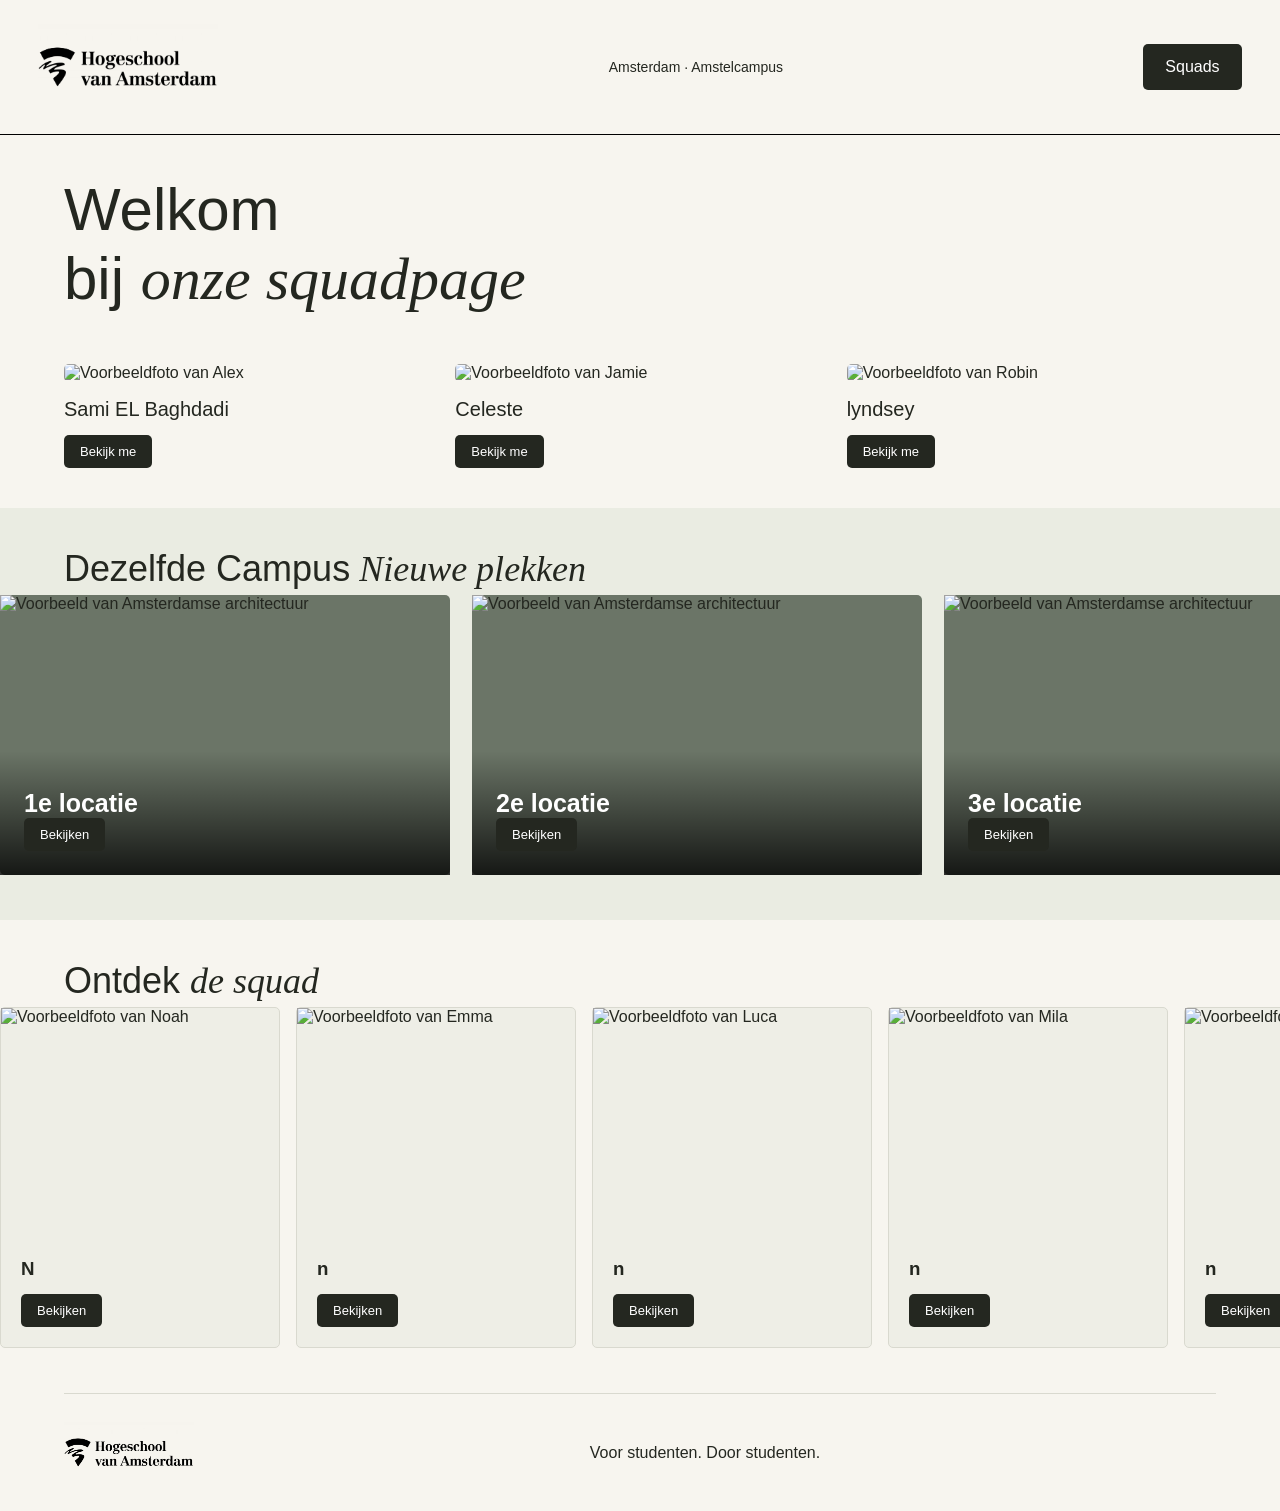
==== commit 611412d4: "Merge branch 'main' of https://github.com/Samielb/your-tribe-squad-page" ====
--- a/Squadpage van Sami/index.html
+++ b/Squadpage van Sami/index.html
@@ -45,18 +45,18 @@
       <div class="schuifvenster">
         <div class="schuifrij">
         <article class="campus-kaart">
-          <img loading="lazy" src="https://images.unsplash.com/photo-1558618666-fcd25c85cd64?w=1000&amp;auto=format&amp;fit=crop&amp;q=80" alt="Voorbeeld van Amsterdamse architectuur">
+          <img loading="lazy" src="https://images.unsplash.com/photo-1606857521015-7f9fcf423740?q=80&w=1740&auto=format&fit=crop&ixlib=rb-4.1.0&ixid=M3wxMjA3fDB8MHxwaG90by1wYWdlfHx8fGVufDB8fHx8fA%3D%3D" alt="Voorbeeld van Amsterdamse architectuur">
           <div class="campus-tekst">
             <span></span>
-            <h3>3e Amstelcampus </h3>
+            <h3>1e locatie </h3>
             <a class="bekijk-knop" href="#">Bekijken</a> 
           </div>
         </article>
       <article class="campus-kaart">
-          <img loading="lazy" src="https://images.unsplash.com/photo-1558618666-fcd25c85cd64?w=1000&amp;auto=format&amp;fit=crop&amp;q=80" alt="Voorbeeld van Amsterdamse architectuur">
+          <img loading="lazy" src="https://images.unsplash.com/photo-1531973576160-7125cd663d86?q=80&w=1740&auto=format&fit=crop&ixlib=rb-4.1.0&ixid=M3wxMjA3fDB8MHxwaG90by1wYWdlfHx8fGVufDB8fHx8fA%3D%3D" alt="Voorbeeld van Amsterdamse architectuur">
           <div class="campus-tekst">
             <span></span>
-            <h3>3e Amstelcampus </h3>
+            <h3>2e locatie </h3>
             <a class="bekijk-knop" href="#">Bekijken</a> 
           </div>
         </article>
@@ -64,7 +64,7 @@
           <img loading="lazy" src="https://images.unsplash.com/photo-1558618666-fcd25c85cd64?w=1000&amp;auto=format&amp;fit=crop&amp;q=80" alt="Voorbeeld van Amsterdamse architectuur">
           <div class="campus-tekst">
             <span></span>
-            <h3>3e Amstelcampus </h3>
+            <h3>3e locatie </h3>
             <a class="bekijk-knop" href="#">Bekijken</a> 
           </div>
         </article>
@@ -72,7 +72,7 @@
           <img loading="lazy" src="https://images.unsplash.com/photo-1497366754035-f200968a6e72?w=1000&amp;auto=format&amp;fit=crop&amp;q=80" alt="Voorbeeld van een werkruimte">
           <div class="campus-tekst">
             <span></span>
-            <h3>2e Campus </h3>
+            <h3>4e locatie </h3>
             <a class="bekijk-knop" href="#">Bekijken</a> 
           </div>
         </article>
@@ -80,7 +80,7 @@
           <img loading="lazy" src="https://images.unsplash.com/photo-1497366811353-6870744d04b2?w=1000&amp;auto=format&amp;fit=crop&amp;q=80" alt="Voorbeeld van een studieruimte">
           <div class="campus-tekst">
             <span></span>
-            <h3>1e Campus </h3>
+            <h3>5e locatie </h3>
             <a class="bekijk-knop" href="#">Bekijken</a> 
           </div>
         </article>
--- a/Squadpage van Sami/styles.css
+++ b/Squadpage van Sami/styles.css
@@ -119,9 +119,9 @@
 .navigatie .locatie { grid-column-start: 3; grid-column-end: 4; }
 .navigatie .knop { grid-column-start: 4; grid-column-end: 5; }
 
-footer > img { grid-column-start: 1; grid-column-end: 2; grid-row-start: 1; }
-footer > p { grid-column-start: 2; grid-column-end: 3; grid-row-start: 1; }
-footer > a { grid-column-start: 3; grid-column-end: 4; grid-row-start: 1; }
+footer > img { grid-column-start: 1; grid-column-end: 2;}
+footer > p { grid-column-start: 2; grid-column-end: 3;}
+footer > a { grid-column-start: 3; grid-column-end: 4;}
 /* Aanpassingen voor kleine schermen */
 @media (max-width: 600px) {
   .logo img { width: 130px;  }
@@ -139,8 +139,6 @@
   .student-kaart { width: 240px;  }
   footer { grid-template-columns: 1fr; justify-items: center; }
   footer > img { grid-column-start: 1; grid-column-end: 2; grid-row-start: 1; }
-  footer > p { grid-column-start: 1; grid-column-end: 2; grid-row-start: 2; }
-  footer > a { grid-column-start: 1; grid-column-end: 2; grid-row-start: 3; }
 }
 
 
